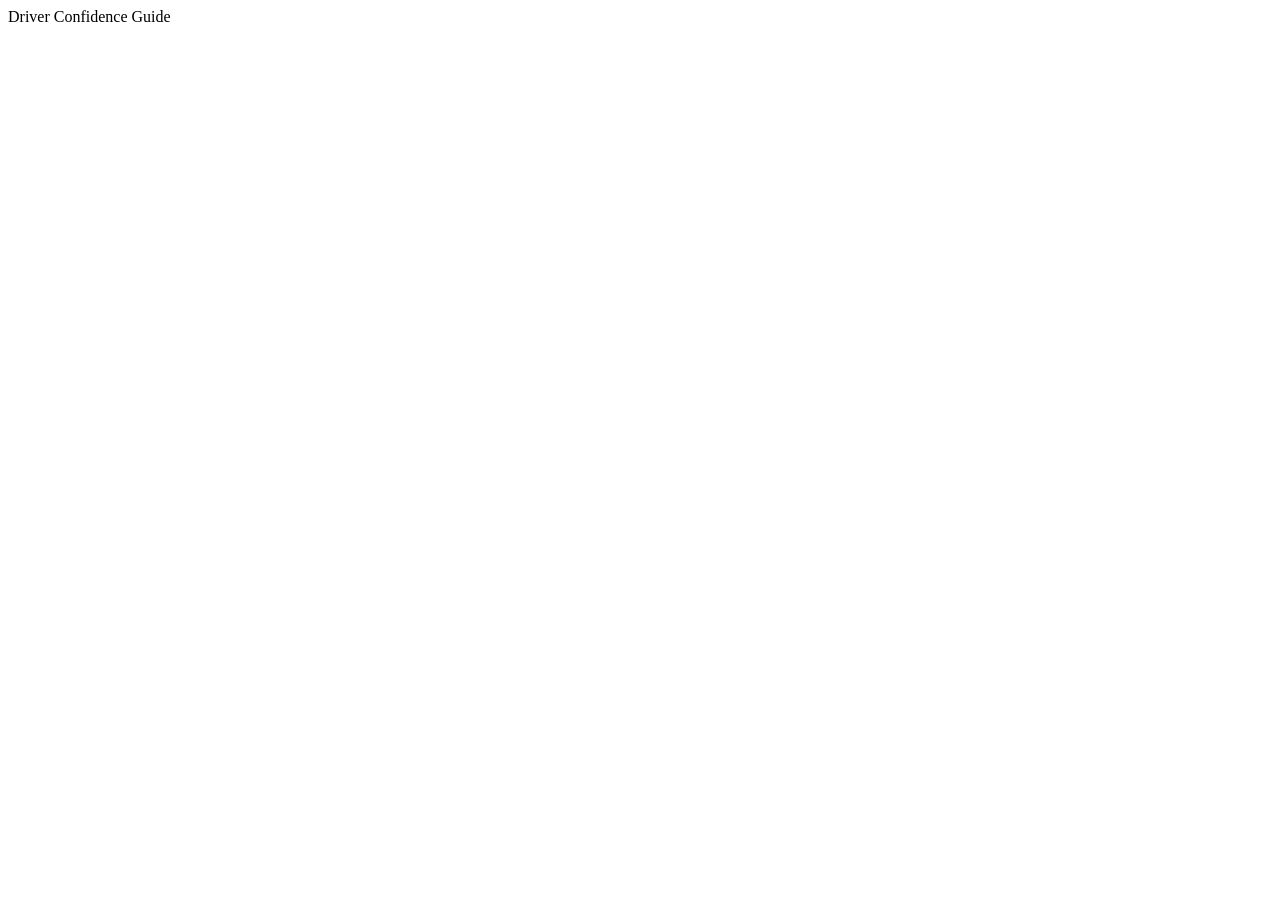
==== The-rock/index.html @ 0156e9b8 "Publish The Rock prototype" ====
<!doctype html>
<html lang="en">
<head>
  <meta charset="utf-8">
  <meta name="viewport" content="width=device-width, initial-scale=1">
  <title>The Rock — DCG Prototype</title>
  <meta name="description" content="An interactive Driver Confidence Guide adventure prototype.">
  <link rel="stylesheet" href="styles.css">
</head>
<body>
  <main class="stage" id="app" aria-live="polite">
    <section class="story" id="story-panel">
      <div class="eyebrow" id="eyebrow">Driver Confidence Guide</div>
      <div id="story"></div>
      <div class="choices" id="choices"></div>
      <div class="progress" id="progress" aria-label="Adventure progress"></div>
    </section>
  </main>

  <noscript>This adventure needs JavaScript enabled.</noscript>
  <script src="app.js"></script>
</body>
</html>
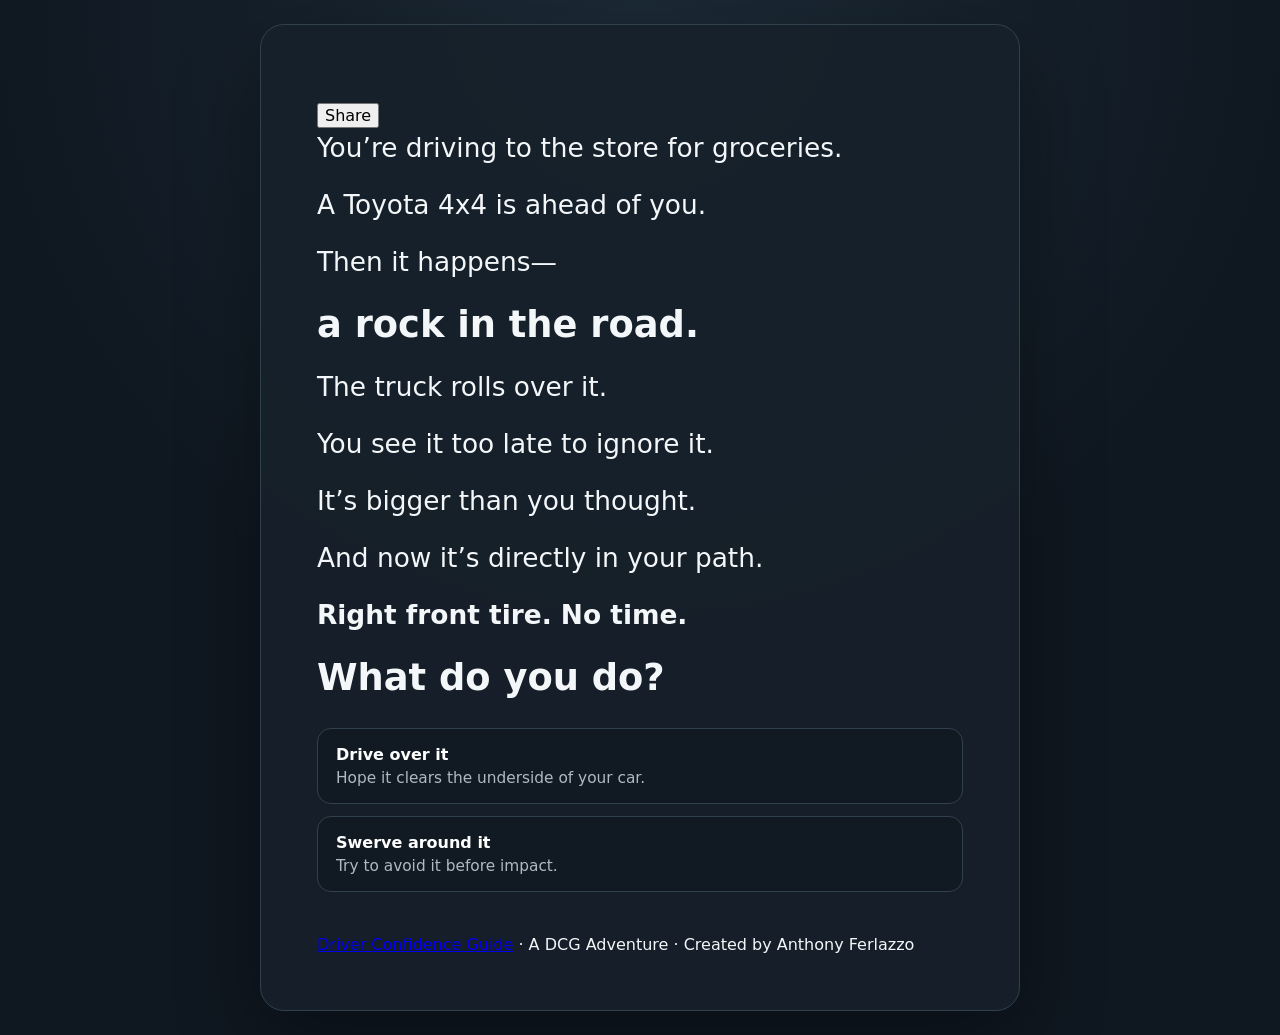
==== commit 2c295046: "Add DCG adventure controls and attribution" ====
--- a/The-rock/index.html
+++ b/The-rock/index.html
@@ -3,21 +3,38 @@
 <head>
   <meta charset="utf-8">
   <meta name="viewport" content="width=device-width, initial-scale=1">
-  <title>The Rock — DCG Prototype</title>
-  <meta name="description" content="An interactive Driver Confidence Guide adventure prototype.">
+  <title>The Rock — A DCG Adventure</title>
+  <meta name="description" content="A Driver Confidence Guide interactive adventure by Anthony Ferlazzo.">
+  <meta name="author" content="Anthony Ferlazzo">
+  <meta property="og:title" content="The Rock — A DCG Adventure">
+  <meta property="og:description" content="You were just going to buy groceries. What would you do?">
+  <meta property="og:type" content="website">
+  <meta property="og:url" content="https://aferlazzo.github.io/The-rock/">
+  <link rel="canonical" href="https://aferlazzo.github.io/The-rock/">
   <link rel="stylesheet" href="styles.css">
 </head>
 <body>
   <main class="stage" id="app" aria-live="polite">
     <section class="story" id="story-panel">
-      <div class="eyebrow" id="eyebrow">Driver Confidence Guide</div>
+      <div class="topbar">
+        <div class="eyebrow" id="eyebrow">A DCG Adventure</div>
+        <div class="tools" aria-label="Adventure controls">
+          <button class="tool-button" id="pause-btn" type="button" hidden>Pause</button>
+          <button class="tool-button" id="share-btn" type="button" hidden>Share</button>
+        </div>
+      </div>
       <div id="story"></div>
       <div class="choices" id="choices"></div>
       <div class="progress" id="progress" aria-label="Adventure progress"></div>
+      <footer class="attribution" id="attribution"></footer>
     </section>
   </main>
-
   <noscript>This adventure needs JavaScript enabled.</noscript>
+  <script src="app/storage.js"></script>
+  <script src="app/analytics.js"></script>
+  <script src="app/share.js"></script>
+  <script src="app/engine.js"></script>
+  <script src="adventures/the-rock.js"></script>
   <script src="app.js"></script>
 </body>
-</html>
+</html>
--- a/The-rock/styles.css
+++ b/The-rock/styles.css
@@ -0,0 +1,143 @@
+:root {
+  --bg: #0f1720;
+  --panel: #17212b;
+  --text: #f4f7f9;
+  --muted: #aeb9c3;
+  --accent: #f1b24a;
+  --accent-2: #78c6a3;
+  --border: #31404d;
+  --danger: #e07a5f;
+}
+
+* { box-sizing: border-box; }
+
+html, body { min-height: 100%; }
+
+body {
+  margin: 0;
+  background: radial-gradient(circle at top, #1c2a36 0, var(--bg) 55%);
+  color: var(--text);
+  font-family: system-ui, -apple-system, BlinkMacSystemFont, "Segoe UI", sans-serif;
+}
+
+button { font: inherit; }
+
+.stage {
+  min-height: 100vh;
+  display: grid;
+  place-items: center;
+  padding: 24px;
+}
+
+.story {
+  width: min(760px, 100%);
+  padding: clamp(24px, 5vw, 56px);
+  background: rgba(23, 33, 43, 0.92);
+  border: 1px solid var(--border);
+  border-radius: 24px;
+  box-shadow: 0 28px 80px rgba(0, 0, 0, 0.35);
+}
+
+.eyebrow {
+  font-size: 0.78rem;
+  letter-spacing: 0.14em;
+  text-transform: uppercase;
+  color: var(--muted);
+  margin-bottom: 22px;
+  opacity: 0;
+  transition: opacity 500ms ease;
+}
+
+.eyebrow.visible { opacity: 1; }
+
+#story {
+  font-size: clamp(1.25rem, 2.5vw, 1.65rem);
+  line-height: 1.55;
+}
+
+#story p {
+  margin: 0 0 1rem;
+}
+
+#story .impact {
+  font-size: clamp(1.55rem, 4vw, 2.3rem);
+  font-weight: 700;
+  line-height: 1.2;
+  margin: 1.25rem 0;
+}
+
+#story .explain {
+  margin-top: 1.4rem;
+  padding-left: 1rem;
+  border-left: 4px solid var(--accent-2);
+  color: #e6edf2;
+  font-size: 1rem;
+  line-height: 1.6;
+}
+
+#story .aside {
+  color: var(--muted);
+  font-size: 1rem;
+}
+
+.choices {
+  display: grid;
+  gap: 12px;
+  margin-top: 28px;
+}
+
+.choice {
+  width: 100%;
+  text-align: left;
+  padding: 16px 18px;
+  border: 1px solid var(--border);
+  border-radius: 14px;
+  background: #111a22;
+  color: var(--text);
+  cursor: pointer;
+  transition: transform 120ms ease, border-color 120ms ease, background 120ms ease;
+}
+
+.choice:hover,
+.choice:focus-visible {
+  transform: translateY(-1px);
+  border-color: var(--accent);
+  background: #18232d;
+  outline: none;
+}
+
+.choice strong {
+  display: block;
+  margin-bottom: 4px;
+  color: #fff;
+}
+
+.choice span {
+  color: var(--muted);
+  font-size: 0.96rem;
+}
+
+.progress {
+  margin-top: 28px;
+  color: var(--muted);
+  font-size: 0.82rem;
+  min-height: 1.2em;
+}
+
+.restart {
+  background: var(--accent);
+  color: #20170a;
+  border-color: transparent;
+  font-weight: 700;
+}
+
+@media (prefers-reduced-motion: no-preference) {
+  .story-enter {
+    animation: rise 280ms ease both;
+  }
+
+  @keyframes rise {
+    from { opacity: 0; transform: translateY(8px); }
+    to { opacity: 1; transform: translateY(0); }
+  }
+}
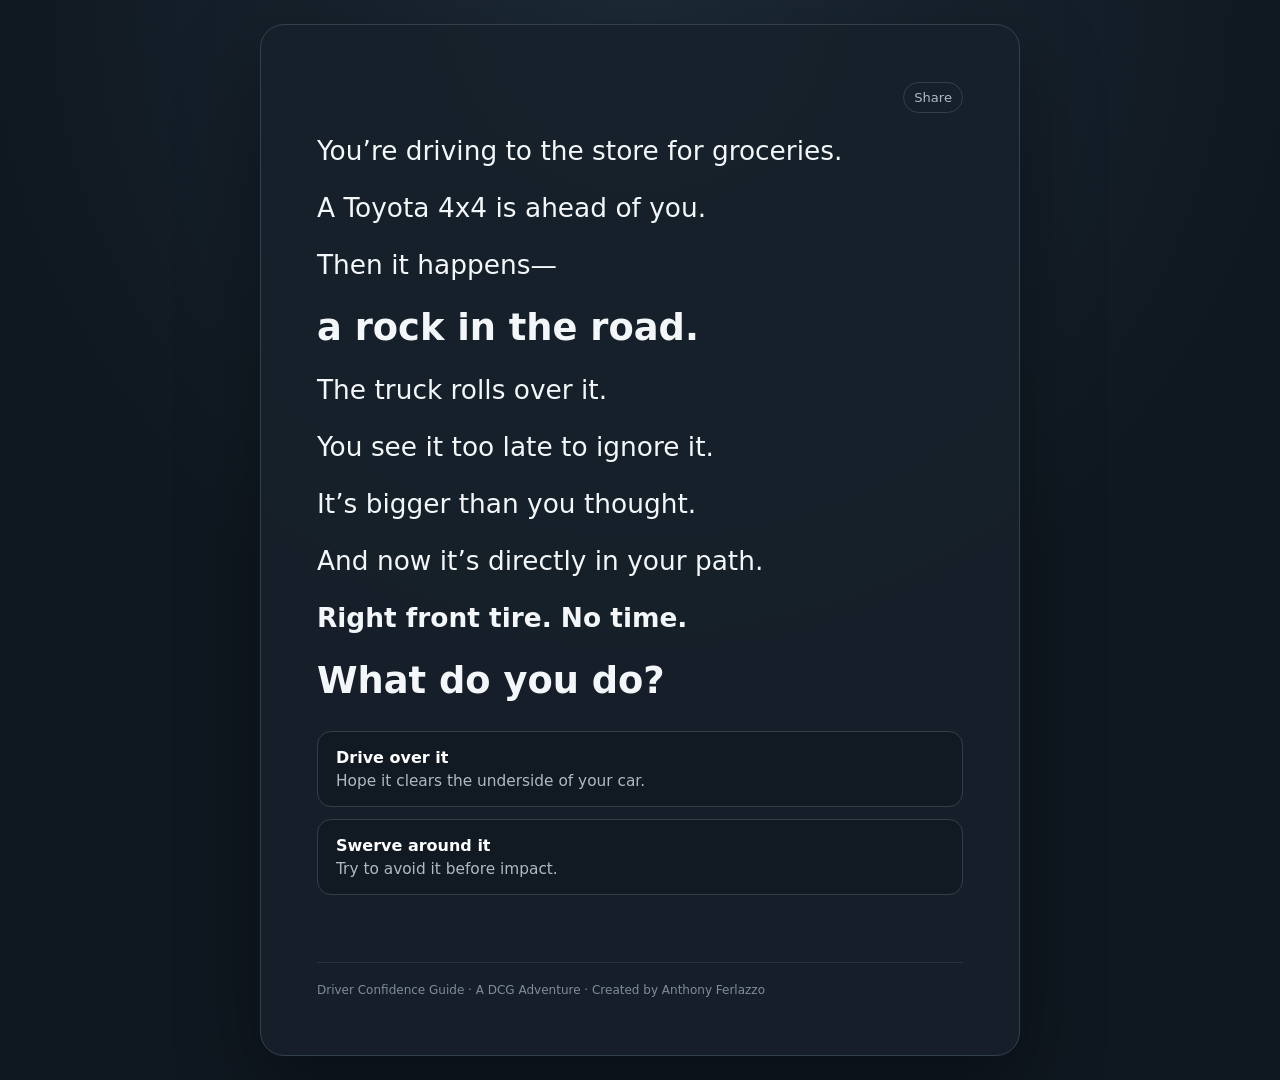
==== commit e47bf550: "Let bootstrap load adventure files dynamically" ====
--- a/The-rock/index.html
+++ b/The-rock/index.html
@@ -34,7 +34,6 @@
   <script src="app/analytics.js"></script>
   <script src="app/share.js"></script>
   <script src="app/engine.js"></script>
-  <script src="adventures/the-rock.js"></script>
   <script src="app.js"></script>
 </body>
 </html>
--- a/The-rock/styles.css
+++ b/The-rock/styles.css
@@ -6,138 +6,35 @@
   --accent: #f1b24a;
   --accent-2: #78c6a3;
   --border: #31404d;
-  --danger: #e07a5f;
 }
-
 * { box-sizing: border-box; }
-
 html, body { min-height: 100%; }
-
-body {
-  margin: 0;
-  background: radial-gradient(circle at top, #1c2a36 0, var(--bg) 55%);
-  color: var(--text);
-  font-family: system-ui, -apple-system, BlinkMacSystemFont, "Segoe UI", sans-serif;
-}
-
-button { font: inherit; }
-
-.stage {
-  min-height: 100vh;
-  display: grid;
-  place-items: center;
-  padding: 24px;
-}
-
-.story {
-  width: min(760px, 100%);
-  padding: clamp(24px, 5vw, 56px);
-  background: rgba(23, 33, 43, 0.92);
-  border: 1px solid var(--border);
-  border-radius: 24px;
-  box-shadow: 0 28px 80px rgba(0, 0, 0, 0.35);
-}
-
-.eyebrow {
-  font-size: 0.78rem;
-  letter-spacing: 0.14em;
-  text-transform: uppercase;
-  color: var(--muted);
-  margin-bottom: 22px;
-  opacity: 0;
-  transition: opacity 500ms ease;
-}
-
-.eyebrow.visible { opacity: 1; }
-
-#story {
-  font-size: clamp(1.25rem, 2.5vw, 1.65rem);
-  line-height: 1.55;
-}
-
-#story p {
-  margin: 0 0 1rem;
-}
-
-#story .impact {
-  font-size: clamp(1.55rem, 4vw, 2.3rem);
-  font-weight: 700;
-  line-height: 1.2;
-  margin: 1.25rem 0;
-}
-
-#story .explain {
-  margin-top: 1.4rem;
-  padding-left: 1rem;
-  border-left: 4px solid var(--accent-2);
-  color: #e6edf2;
-  font-size: 1rem;
-  line-height: 1.6;
-}
-
-#story .aside {
-  color: var(--muted);
-  font-size: 1rem;
-}
-
-.choices {
-  display: grid;
-  gap: 12px;
-  margin-top: 28px;
-}
-
-.choice {
-  width: 100%;
-  text-align: left;
-  padding: 16px 18px;
-  border: 1px solid var(--border);
-  border-radius: 14px;
-  background: #111a22;
-  color: var(--text);
-  cursor: pointer;
-  transition: transform 120ms ease, border-color 120ms ease, background 120ms ease;
-}
-
-.choice:hover,
-.choice:focus-visible {
-  transform: translateY(-1px);
-  border-color: var(--accent);
-  background: #18232d;
-  outline: none;
-}
-
-.choice strong {
-  display: block;
-  margin-bottom: 4px;
-  color: #fff;
-}
-
-.choice span {
-  color: var(--muted);
-  font-size: 0.96rem;
-}
-
-.progress {
-  margin-top: 28px;
-  color: var(--muted);
-  font-size: 0.82rem;
-  min-height: 1.2em;
-}
-
-.restart {
-  background: var(--accent);
-  color: #20170a;
-  border-color: transparent;
-  font-weight: 700;
-}
-
-@media (prefers-reduced-motion: no-preference) {
-  .story-enter {
-    animation: rise 280ms ease both;
-  }
-
-  @keyframes rise {
-    from { opacity: 0; transform: translateY(8px); }
-    to { opacity: 1; transform: translateY(0); }
-  }
-}
+body { margin:0; background:radial-gradient(circle at top,#1c2a36 0,var(--bg) 55%); color:var(--text); font-family:system-ui,-apple-system,BlinkMacSystemFont,"Segoe UI",sans-serif; }
+button { font:inherit; }
+a { color:inherit; }
+.stage { min-height:100vh; display:grid; place-items:center; padding:24px; }
+.story { width:min(760px,100%); padding:clamp(24px,5vw,56px); background:rgba(23,33,43,.92); border:1px solid var(--border); border-radius:24px; box-shadow:0 28px 80px rgba(0,0,0,.35); }
+.topbar { min-height:32px; display:flex; align-items:center; justify-content:space-between; gap:16px; margin-bottom:18px; }
+.eyebrow { font-size:.75rem; letter-spacing:.14em; text-transform:uppercase; color:var(--muted); opacity:0; transition:opacity 500ms ease; }
+.eyebrow.visible { opacity:1; }
+.tools { display:flex; gap:8px; margin-left:auto; }
+.tool-button { padding:7px 10px; border-radius:999px; border:1px solid var(--border); background:transparent; color:var(--muted); cursor:pointer; font-size:.82rem; }
+.tool-button:hover,.tool-button:focus-visible { color:var(--text); border-color:var(--accent); outline:none; }
+#story { font-size:clamp(1.25rem,2.5vw,1.65rem); line-height:1.55; }
+#story p { margin:0 0 1rem; }
+#story .impact { font-size:clamp(1.55rem,4vw,2.3rem); font-weight:700; line-height:1.2; margin:1.25rem 0; }
+#story .explain { margin-top:1.4rem; padding-left:1rem; border-left:4px solid var(--accent-2); color:#e6edf2; font-size:1rem; line-height:1.6; }
+#story .aside { color:var(--muted); font-size:1rem; }
+.choices { display:grid; gap:12px; margin-top:28px; }
+.choice { width:100%; text-align:left; padding:16px 18px; border:1px solid var(--border); border-radius:14px; background:#111a22; color:var(--text); cursor:pointer; transition:transform 120ms ease,border-color 120ms ease,background 120ms ease; }
+.choice:hover,.choice:focus-visible { transform:translateY(-1px); border-color:var(--accent); background:#18232d; outline:none; }
+.choice strong { display:block; margin-bottom:4px; color:#fff; }
+.choice span { color:var(--muted); font-size:.96rem; }
+.choice.secondary { background:transparent; }
+.progress { margin-top:28px; color:var(--muted); font-size:.82rem; min-height:1.2em; }
+.restart { background:var(--accent); color:#20170a; border-color:transparent; font-weight:700; }
+.attribution { margin-top:24px; padding-top:18px; border-top:1px solid rgba(49,64,77,.65); color:#7f8c97; font-size:.75rem; line-height:1.5; }
+.attribution a { text-decoration:none; }
+.attribution a:hover { color:var(--text); }
+@media (max-width:520px) { .stage{padding:10px;align-items:start}.story{border-radius:16px;padding:22px 18px 28px}.topbar{margin-bottom:12px} }
+@media (prefers-reduced-motion:no-preference) { .story-enter{animation:rise 280ms ease both}@keyframes rise{from{opacity:0;transform:translateY(8px)}to{opacity:1;transform:translateY(0)}} }
